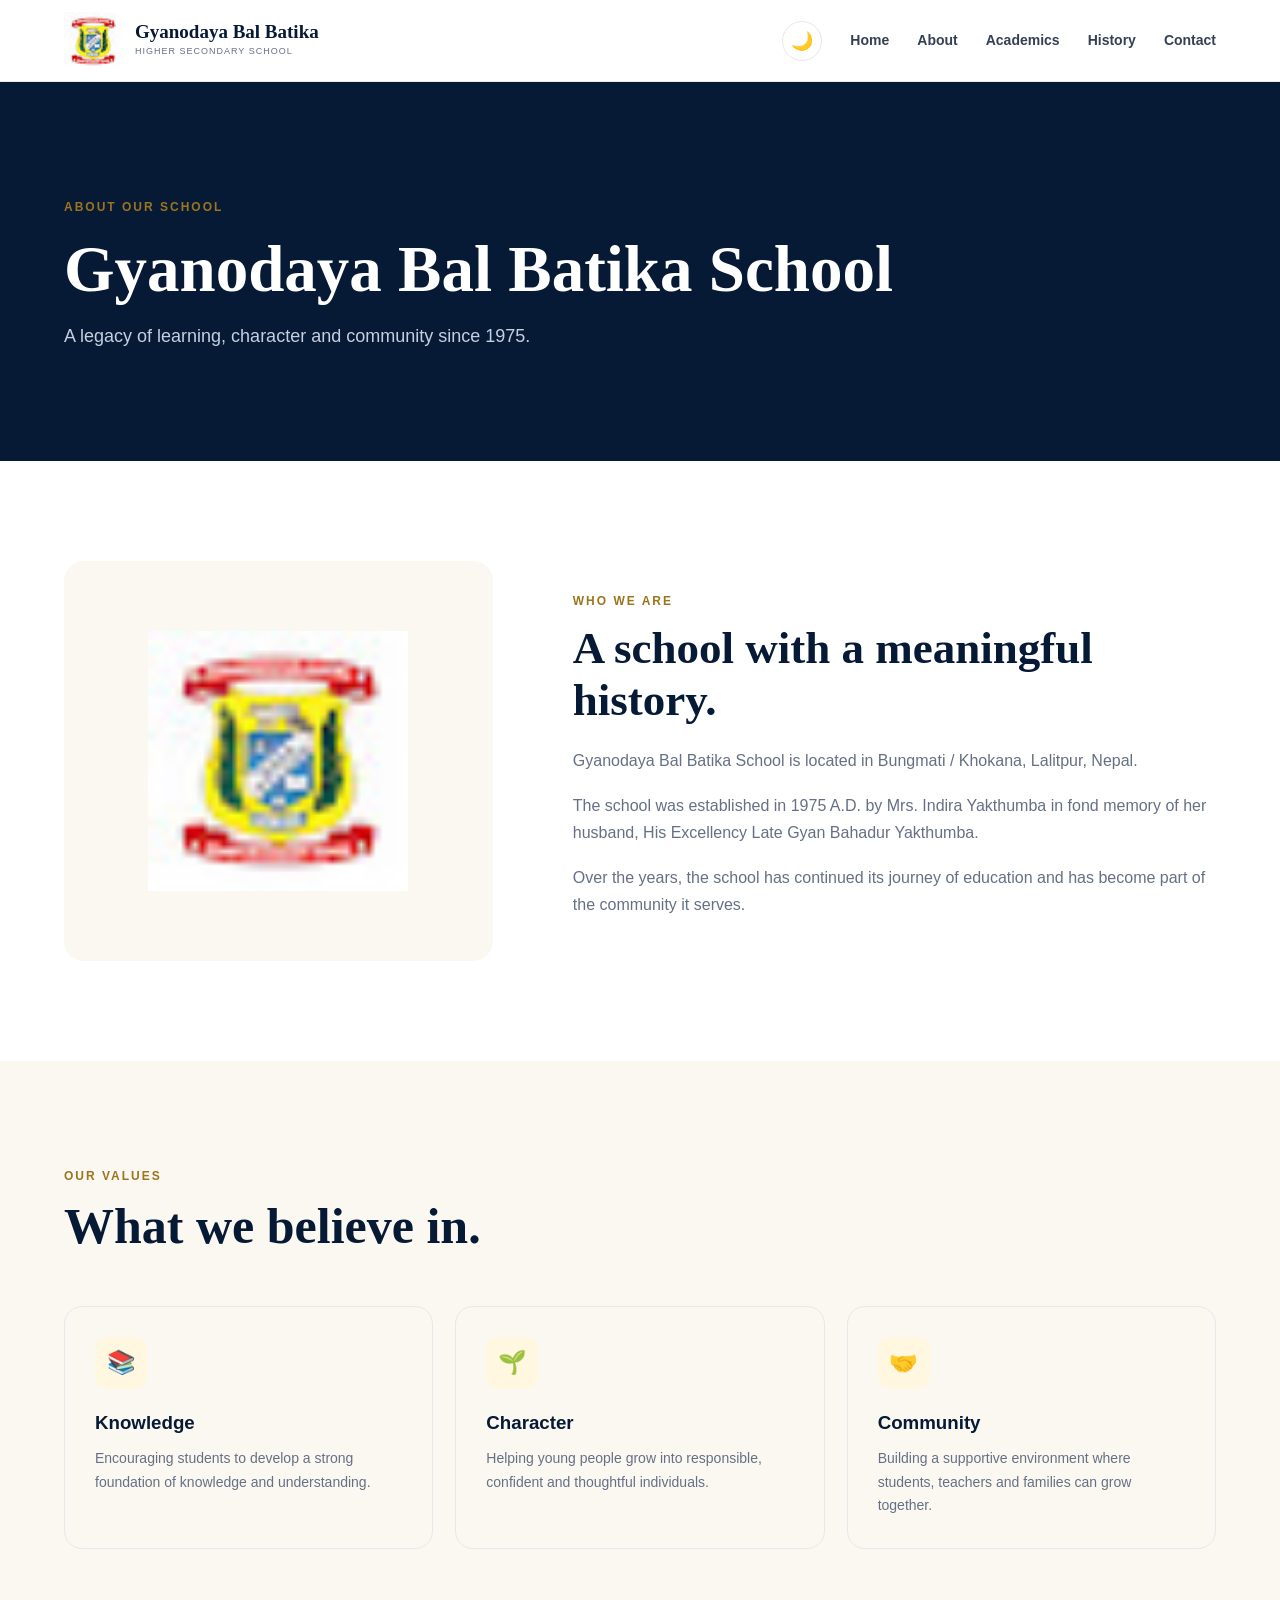
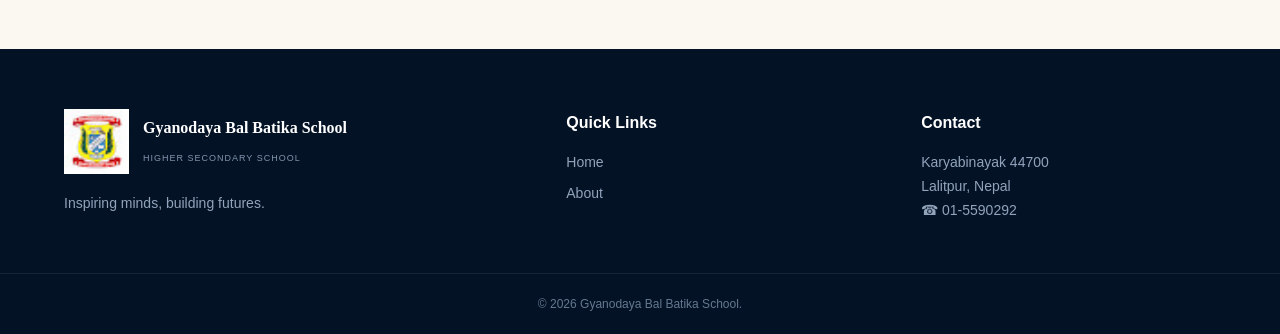
==== about.html @ 77343a8d "Upload website files" ====
<!DOCTYPE html>
<html lang="en">

<head>
    <meta charset="UTF-8">
    <meta name="viewport" content="width=device-width, initial-scale=1.0">

    <title>About | Gyanodaya Bal Batika School</title>

    <link rel="stylesheet" href="style.css">
</head>

<body>

    <!-- NAVIGATION -->
    <header class="navbar">

        <div class="container nav-content">

            <a href="index.html" class="logo-area">

                <img src="logo.png" alt="Gyanodaya Bal Batika School Logo">

                <div>
                    <h2>Gyanodaya Bal Batika</h2>
                    <span>HIGHER SECONDARY SCHOOL</span>
                </div>

            </a>

            <nav>
                <button id="darkModeToggle" class="dark-mode-button">
                    🌙
                </button>

                <a href="index.html">Home</a>
                <a href="about.html">About</a>
                <a href="index.html">Academics</a>
                <a href="index.html">History</a>
                <a href="index.html">Contact</a>
            </nav>

        </div>

    </header>


    <!-- ABOUT HERO -->
    <section class="about-page-hero">

        <div class="container">

            <span class="section-label">ABOUT OUR SCHOOL</span>

            <h1>
                Gyanodaya Bal Batika School
            </h1>

            <p>
                A legacy of learning, character and community
                since 1975.
            </p>

        </div>

    </section>


    <!-- ABOUT CONTENT -->
    <section class="about-page">

        <div class="container about-page-grid">

            <div class="about-page-image">

                <img
                    src="logo.png"
                    alt="Gyanodaya Bal Batika School"
                >

            </div>


            <div class="about-page-text">

                <span class="section-label">
                    WHO WE ARE
                </span>

                <h2>
                    A school with a meaningful history.
                </h2>

                <p>
                    Gyanodaya Bal Batika School is located in
                    Bungmati / Khokana, Lalitpur, Nepal.
                </p>

                <p>
                    The school was established in 1975 A.D.
                    by Mrs. Indira Yakthumba in fond memory of
                    her husband, His Excellency Late Gyan Bahadur
                    Yakthumba.
                </p>

                <p>
                    Over the years, the school has continued its
                    journey of education and has become part of
                    the community it serves.
                </p>

            </div>

        </div>

    </section>


    <!-- MISSION -->
    <section class="mission-section">

        <div class="container">

            <div class="section-heading">

                <span class="section-label">
                    OUR VALUES
                </span>

                <h2>
                    What we believe in.
                </h2>

            </div>


            <div class="cards">

                <div class="card">

                    <div class="card-icon">📚</div>

                    <h3>Knowledge</h3>

                    <p>
                        Encouraging students to develop a strong
                        foundation of knowledge and understanding.
                    </p>

                </div>


                <div class="card">

                    <div class="card-icon">🌱</div>

                    <h3>Character</h3>

                    <p>
                        Helping young people grow into responsible,
                        confident and thoughtful individuals.
                    </p>

                </div>


                <div class="card">

                    <div class="card-icon">🤝</div>

                    <h3>Community</h3>

                    <p>
                        Building a supportive environment where
                        students, teachers and families can grow
                        together.
                    </p>

                </div>

            </div>

        </div>

    </section>


    <!-- FOOTER -->
    <footer>

        <div class="container footer-grid">

            <div>

                <div class="footer-brand">

                    <img src="logo.png" alt="School Logo">

                    <div>
                        <strong>
                            Gyanodaya Bal Batika School
                        </strong>

                        <span>
                            HIGHER SECONDARY SCHOOL
                        </span>
                    </div>

                </div>

                <p>
                    Inspiring minds, building futures.
                </p>

            </div>


            <div>

                <h4>Quick Links</h4>

                <a href="index.html">Home</a>
                <a href="about.html">About</a>

            </div>


            <div>

                <h4>Contact</h4>

                <p>
                    Karyabinayak 44700<br>
                    Lalitpur, Nepal
                </p>

                <p>
                    ☎ 01-5590292
                </p>

            </div>

        </div>


        <div class="copyright">
            © 2026 Gyanodaya Bal Batika School.
        </div>

    </footer>


    <script src="script.js"></script>

</body>

</html>
---- style.css ----
/* ================================
   GENERAL
================================ */

* {
    margin: 0;
    padding: 0;
    box-sizing: border-box;
    scroll-behavior: smooth;
}

:root {
    --navy: #071a35;
    --navy-light: #0d2b52;
    --gold: #d5ad48;
    --gold-light: #f2d889;
    --cream: #faf8f1;
    --white: #ffffff;
    --text: #172033;
    --muted: #667085;
    --border: #e6e8ec;
}

body {
    font-family: Arial, Helvetica, sans-serif;
    color: var(--text);
    background: var(--white);
    line-height: 1.7;
}

a {
    text-decoration: none;
    color: inherit;
}

img {
    max-width: 100%;
}

.container {
    width: 90%;
    max-width: 1180px;
    margin: auto;
}


/* ================================
   TOP BAR
================================ */

.top-bar {
    background: var(--navy);
    color: white;
    font-size: 13px;
}

.top-bar-content {
    min-height: 40px;
    display: flex;
    align-items: center;
    justify-content: space-between;
}


/* ================================
   NAVIGATION
================================ */

.navbar {
    height: 82px;
    background: white;
    border-bottom: 1px solid var(--border);
    position: sticky;
    top: 0;
    z-index: 1000;
}

.nav-content {
    height: 100%;
    display: flex;
    align-items: center;
    justify-content: space-between;
}

.logo-area {
    display: flex;
    align-items: center;
    gap: 13px;
}

.logo-area img {
    width: 58px;
    height: 58px;
    object-fit: contain;
}

.logo-area h2 {
    color: var(--navy);
    font-family: Georgia, serif;
    font-size: 19px;
    line-height: 1.2;
}

.logo-area span {
    display: block;
    color: var(--muted);
    font-size: 9px;
    letter-spacing: 1px;
}

nav {
    display: flex;
    align-items: center;
    gap: 28px;
}

nav a {
    font-size: 14px;
    font-weight: bold;
    color: #344054;
    transition: 0.25s;
}

nav a:hover {
    color: var(--gold);
}

.official-button {
    background: var(--navy);
    color: white !important;
    padding: 11px 17px;
    border-radius: 8px;
}

.official-button:hover {
    background: var(--gold);
    color: var(--navy) !important;
}


/* ================================
   HERO
================================ */

.hero {
    min-height: 650px;
    display: flex;
    align-items: center;

    background:
        linear-gradient(
            90deg,
            rgba(4, 17, 36, 0.98),
            rgba(4, 17, 36, 0.85),
            rgba(4, 17, 36, 0.55)
        );

    position: relative;
    overflow: hidden;
}

.hero::after {
    content: "";
    position: absolute;

    width: 500px;
    height: 500px;

    border: 1px solid rgba(213, 173, 72, 0.25);
    border-radius: 50%;

    right: -180px;
    top: -150px;
}

.hero-content {
    position: relative;
    z-index: 2;
}

.hero-text {
    max-width: 720px;
    color: white;
}

.eyebrow {
    color: var(--gold-light);
    font-size: 13px;
    font-weight: bold;
    letter-spacing: 2px;
}

.hero h1 {
    font-family: Georgia, serif;
    font-size: clamp(45px, 7vw, 75px);
    line-height: 1.05;
    margin: 20px 0;
}

.hero h1 span {
    display: block;
    color: var(--gold-light);
}

.hero p {
    max-width: 620px;
    color: #d5deea;
    font-size: 17px;
    margin-bottom: 30px;
}

.hero-buttons {
    display: flex;
    gap: 14px;
    flex-wrap: wrap;
}

.primary-button,
.secondary-button {
    display: inline-block;
    padding: 13px 22px;
    border-radius: 8px;
    font-weight: bold;
    font-size: 14px;
    transition: 0.25s;
}

.primary-button {
    background: var(--gold);
    color: var(--navy);
}

.primary-button:hover {
    background: var(--gold-light);
    transform: translateY(-2px);
}

.secondary-button {
    border: 1px solid rgba(255,255,255,0.35);
    color: white;
}

.secondary-button:hover {
    background: white;
    color: var(--navy);
}


/* ================================
   STATS
================================ */

.stats-section {
    margin-top: -45px;
    position: relative;
    z-index: 10;
}

.stats {
    background: white;
    border-radius: 15px;
    box-shadow: 0 15px 50px rgba(7, 26, 53, 0.13);

    display: grid;
    grid-template-columns: repeat(4, 1fr);
}

.stat {
    text-align: center;
    padding: 27px;
    border-right: 1px solid var(--border);
}

.stat:last-child {
    border-right: none;
}

.stat strong {
    display: block;
    color: var(--navy);
    font-family: Georgia, serif;
    font-size: 30px;
}

.stat span {
    color: var(--muted);
    font-size: 13px;
}


/* ================================
   SECTIONS
================================ */

section {
    padding: 100px 0;
}

.section-label {
    color: #9b751e;
    font-size: 12px;
    font-weight: bold;
    letter-spacing: 2px;
}

.section-heading {
    max-width: 700px;
    margin-bottom: 50px;
}

.section-heading h2,
.about-text h2 {
    color: var(--navy);
    font-family: Georgia, serif;
    font-size: clamp(34px, 5vw, 50px);
    line-height: 1.15;
    margin: 10px 0 18px;
}

.section-heading p,
.about-text p {
    color: var(--muted);
}


/* ================================
   ABOUT
================================ */

.about {
    background: var(--cream);
}

.about-grid {
    display: grid;
    grid-template-columns: 0.9fr 1.1fr;
    gap: 70px;
    align-items: center;
}

.crest-card {
    background: white;
    border-radius: 20px;
    padding: 45px 30px;
    text-align: center;
    box-shadow: 0 15px 45px rgba(7,26,53,0.09);
}

.crest-card img {
    width: 190px;
    height: 190px;
    object-fit: contain;
    margin: auto;
}

.crest-card h3 {
    color: var(--navy);
    font-family: Georgia, serif;
    font-size: 23px;
    margin-top: 20px;
}

.crest-card p {
    color: var(--muted);
    font-size: 14px;
}

.about-text p {
    margin-bottom: 17px;
}

.history-box {
    margin-top: 25px;
    padding: 18px 20px;
    border-left: 4px solid var(--gold);
    background: white;
    border-radius: 0 10px 10px 0;
}

.history-box strong {
    display: block;
    color: var(--navy);
}

.history-box span {
    color: var(--muted);
    font-size: 14px;
}


/* ================================
   ACADEMICS
================================ */

.cards {
    display: grid;
    grid-template-columns: repeat(3, 1fr);
    gap: 22px;
}

.card {
    padding: 30px;
    border: 1px solid var(--border);
    border-radius: 18px;
    transition: 0.3s;
}

.card:hover {
    transform: translateY(-7px);
    box-shadow: 0 18px 45px rgba(7,26,53,0.1);
    border-color: var(--gold);
}

.card-icon {
    width: 52px;
    height: 52px;

    display: flex;
    align-items: center;
    justify-content: center;

    background: #fff7df;
    border-radius: 13px;

    font-size: 23px;
    margin-bottom: 18px;
}

.card h3 {
    color: var(--navy);
    margin-bottom: 8px;
}

.card p {
    color: var(--muted);
    font-size: 14px;
}


/* ================================
   QUOTE
================================ */

.quote {
    background: var(--navy);
    color: white;
    text-align: center;
}

.quote h2 {
    max-width: 850px;
    margin: auto;

    font-family: Georgia, serif;
    font-size: clamp(30px, 5vw, 48px);
    line-height: 1.25;
}

.quote p {
    margin-top: 15px;
    color: #afbed1;
}


/* ================================
   HISTORY
================================ */

.history {
    background: white;
}

.timeline {
    max-width: 850px;
    position: relative;
}

.timeline::before {
    content: "";

    position: absolute;
    left: 12px;
    top: 0;
    bottom: 0;

    width: 2px;
    background: #e6dfcc;
}

.timeline-item {
    position: relative;
    padding-left: 55px;
    margin-bottom: 45px;
}

.timeline-dot {
    position: absolute;

    left: 2px;
    top: 5px;

    width: 22px;
    height: 22px;

    background: var(--gold);
    border-radius: 50%;

    border: 5px solid white;
    box-shadow: 0 0 0 1px var(--gold);
}

.timeline-item > span {
    color: #9b751e;
    font-weight: bold;
    font-size: 12px;
    letter-spacing: 1px;
}

.timeline-item h3 {
    color: var(--navy);
    font-family: Georgia, serif;
    font-size: 23px;
    margin: 5px 0;
}

.timeline-item p {
    color: var(--muted);
}


/* ================================
   CONTACT
================================ */

.contact {
    background: var(--cream);
}

.contact-grid {
    display: grid;
    grid-template-columns: 1fr 1fr;
    gap: 25px;
}

.contact-card,
.map-card {
    background: white;
    border-radius: 18px;
    padding: 35px;
}

.contact-item {
    display: flex;
    gap: 16px;
    padding: 20px 0;
    border-bottom: 1px solid var(--border);
}

.contact-item:last-child {
    border-bottom: none;
}

.contact-icon {
    width: 45px;
    height: 45px;

    display: flex;
    align-items: center;
    justify-content: center;

    background: #fff7df;
    border-radius: 11px;
    flex-shrink: 0;
}

.contact-item strong {
    display: block;
    color: var(--navy);
}

.contact-item p,
.contact-item a {
    color: var(--muted);
    font-size: 14px;
}

.contact-item a:hover {
    color: var(--gold);
}

.map-card {
    background: var(--navy);
    color: white;

    display: flex;
    align-items: center;
    justify-content: center;

    text-align: center;
}

.map-pin {
    font-size: 50px;
    margin-bottom: 10px;
}

.map-card h3 {
    font-family: Georgia, serif;
    font-size: 30px;
}

.map-card p {
    color: #b7c4d6;
    margin: 10px 0 25px;
}


/* ================================
   FOOTER
================================ */

footer {
    background: #041225;
    color: white;
    padding-top: 60px;
}

.footer-grid {
    display: grid;
    grid-template-columns: 1.5fr 1fr 1fr;
    gap: 60px;
    padding-bottom: 50px;
}

.footer-brand {
    display: flex;
    align-items: center;
    gap: 14px;
    margin-bottom: 18px;
}

.footer-brand img {
    width: 65px;
    height: 65px;
    object-fit: contain;
}

.footer-brand strong {
    display: block;
    font-family: Georgia, serif;
}

.footer-brand span {
    color: #8295ad;
    font-size: 9px;
    letter-spacing: 1px;
}

footer p {
    color: #91a4bb;
    font-size: 14px;
}

footer h4 {
    margin-bottom: 15px;
}

footer > .container > div > a,
.footer-grid > div > a {
    display: block;
    color: #91a4bb;
    font-size: 14px;
    margin: 7px 0;
}

.footer-grid > div > a:hover {
    color: var(--gold-light);
}

.copyright {
    text-align: center;
    color: #647990;
    font-size: 12px;
    padding: 20px;
    border-top: 1px solid rgba(255,255,255,0.08);
}


/* ================================
   MOBILE
================================ */

@media (max-width: 900px) {

    nav {
        gap: 12px;
    }

    .about-grid {
        grid-template-columns: 1fr;
    }

    .cards {
        grid-template-columns: 1fr 1fr;
    }

    .contact-grid {
        grid-template-columns: 1fr;
    }

    .footer-grid {
        grid-template-columns: 1fr 1fr;
    }

}


@media (max-width: 650px) {

    .top-bar {
        display: none;
    }

    .navbar {
        height: 70px;
    }

    .logo-area img {
        width: 45px;
        height: 45px;
    }

    .logo-area h2 {
        font-size: 15px;
    }

    .logo-area span {
        font-size: 7px;
    }

    nav a:not(.official-button) {
        display: none;
    }

    .hero {
        min-height: 600px;
    }

    .hero h1 {
        font-size: 45px;
    }

    .hero p {
        font-size: 15px;
    }

    .stats {
        grid-template-columns: 1fr 1fr;
    }

    .stat {
        padding: 20px 10px;
        border-bottom: 1px solid var(--border);
    }

    section {
        padding: 75px 0;
    }

    .cards {
        grid-template-columns: 1fr;
    }

    .footer-grid {
        grid-template-columns: 1fr;
        gap: 30px;
    }

}
.dark-mode-button {
    border: 1px solid var(--border);
    background: white;
    color: var(--navy);
    width: 40px;
    height: 40px;
    border-radius: 50%;
    cursor: pointer;
    font-size: 18px;
    transition: 0.25s;
}

.dark-mode-button:hover {
    background: var(--navy);
    color: white;
    transform: rotate(15deg);
}
/* ================================
   DARK MODE
================================ */

body.dark-mode {
    background: #0b1220;
    color: #e6edf7;
}

body.dark-mode .navbar {
    background: #111a2b;
    border-color: #263247;
}

body.dark-mode .logo-area h2 {
    color: white;
}

body.dark-mode nav a {
    color: #d5deea;
}

body.dark-mode .dark-mode-button {
    background: #1b263b;
    color: #f2d889;
    border-color: #34435c;
}

body.dark-mode .about,
body.dark-mode .contact {
    background: #0f1929;
}

body.dark-mode .about-text h2,
body.dark-mode .section-heading h2,
body.dark-mode .card h3,
body.dark-mode .timeline-item h3,
body.dark-mode .crest-card h3 {
    color: white;
}

body.dark-mode .about-text p,
body.dark-mode .section-heading p,
body.dark-mode .card p,
body.dark-mode .timeline-item p {
    color: #aebbd0;
}

body.dark-mode .crest-card,
body.dark-mode .card,
body.dark-mode .contact-card,
body.dark-mode .map-card {
    background: #111a2b;
    border-color: #263247;
}

body.dark-mode .history-box {
    background: #111a2b;
}

body.dark-mode .stats {
    background: #111a2b;
}

body.dark-mode .stat {
    border-color: #263247;
}

body.dark-mode .stat strong {
    color: white;
}

body.dark-mode .stat span {
    color: #aebbd0;
}
/* ================================
   ABOUT PAGE
================================ */

.about-page-hero {
    background: var(--navy);
    color: white;
    padding: 110px 0;
}

.about-page-hero h1 {
    font-family: Georgia, serif;
    font-size: clamp(42px, 6vw, 65px);
    line-height: 1.1;
    margin: 15px 0;
}

.about-page-hero p {
    color: #c4d0df;
    font-size: 18px;
}


.about-page {
    padding: 100px 0;
}

.about-page-grid {
    display: grid;
    grid-template-columns: 0.8fr 1.2fr;
    gap: 80px;
    align-items: center;
}

.about-page-image {
    background: var(--cream);
    border-radius: 20px;
    min-height: 400px;

    display: flex;
    align-items: center;
    justify-content: center;
}

.about-page-image img {
    width: 260px;
    height: 260px;
    object-fit: contain;
}

.about-page-text h2 {
    color: var(--navy);
    font-family: Georgia, serif;
    font-size: 45px;
    line-height: 1.15;
    margin: 10px 0 20px;
}

.about-page-text p {
    color: var(--muted);
    margin-bottom: 18px;
}


.mission-section {
    background: var(--cream);
}


/* ABOUT PAGE DARK MODE */

body.dark-mode .about-page {
    background: #0b1220;
}

body.dark-mode .about-page-text h2 {
    color: white;
}

body.dark-mode .about-page-text p {
    color: #aebbd0;
}

body.dark-mode .about-page-image {
    background: #111a2b;
}


/* MOBILE */

@media (max-width: 700px) {

    .about-page-grid {
        grid-template-columns: 1fr;
        gap: 40px;
    }

    .about-page-hero {
        padding: 80px 0;
    }

    .about-page-text h2 {
        font-size: 36px;
    }

}
/* ================================
   SEPARATE PAGE HERO
================================ */

.page-hero {
    background: var(--navy);
    color: white;
    padding: 110px 0;
}

.page-hero h1 {
    font-family: Georgia, serif;
    font-size: clamp(42px, 6vw, 65px);
    line-height: 1.1;
    margin: 15px 0;
}

.page-hero p {
    color: #c4d0df;
    font-size: 18px;
    max-width: 650px;
}


/* ================================
   DARK MODE FOR SEPARATE PAGES
================================ */

body.dark-mode {
    background: #0b1220;
    color: #e6edf7;
}

body.dark-mode .navbar {
    background: #111a2b;
    border-color: #263247;
}

body.dark-mode .logo-area h2 {
    color: white;
}

body.dark-mode nav a {
    color: #d5deea;
}

body.dark-mode section {
    background: #0b1220;
}

body.dark-mode .card,
body.dark-mode .contact-card {
    background: #111a2b;
    border-color: #263247;
}

body.dark-mode .card h3 {
    color: white;
}

body.dark-mode .card p {
    color: #aebbd0;
}

body.dark-mode .section-heading h2 {
    color: white;
}

body.dark-mode .section-heading p {
    color: #aebbd0;
}

body.dark-mode .contact-item {
    border-color: #263247;
}

body.dark-mode .contact-item strong {
    color: white;
}

body.dark-mode .contact-item p,
body.dark-mode .contact-item a {
    color: #aebbd0;
}


/* ================================
   MOBILE PAGE HERO
================================ */

@media (max-width: 650px) {

    .page-hero {
        padding: 80px 0;
    }

    .page-hero h1 {
        font-size: 45px;
    }

}
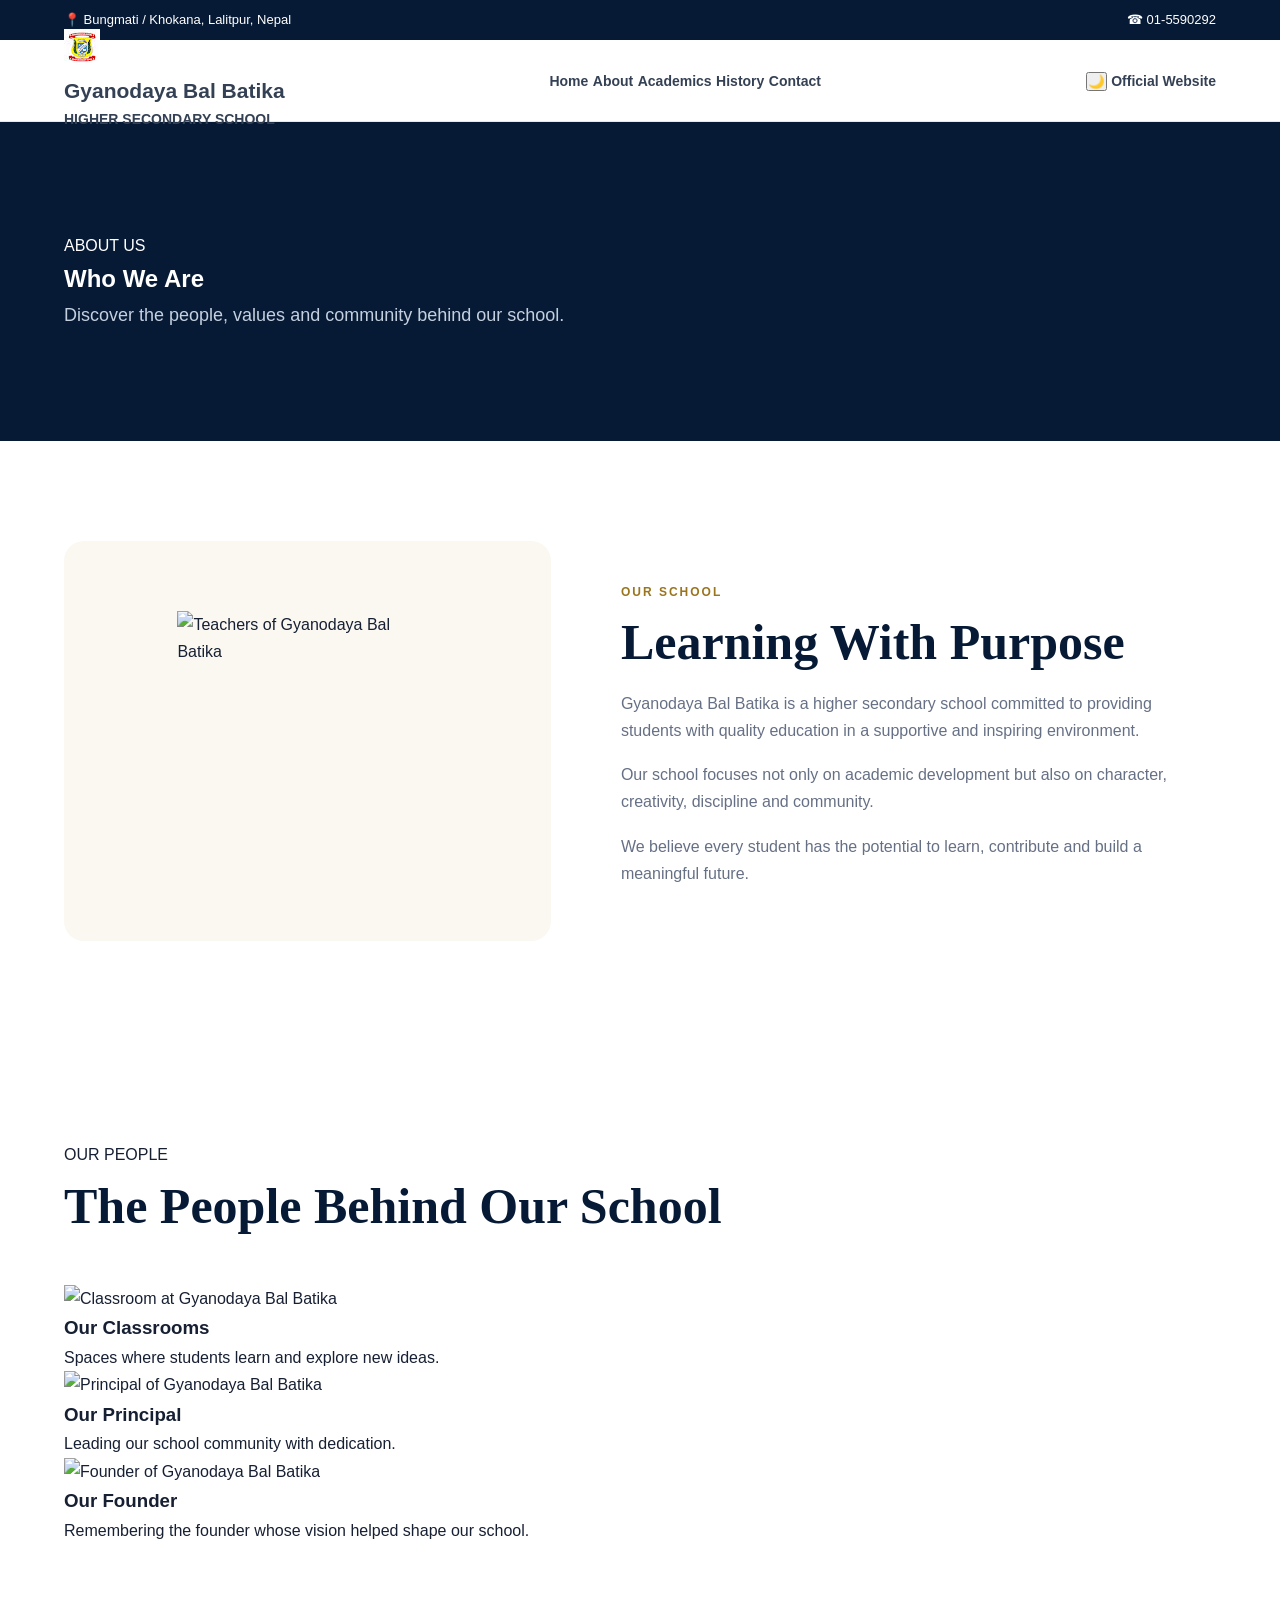
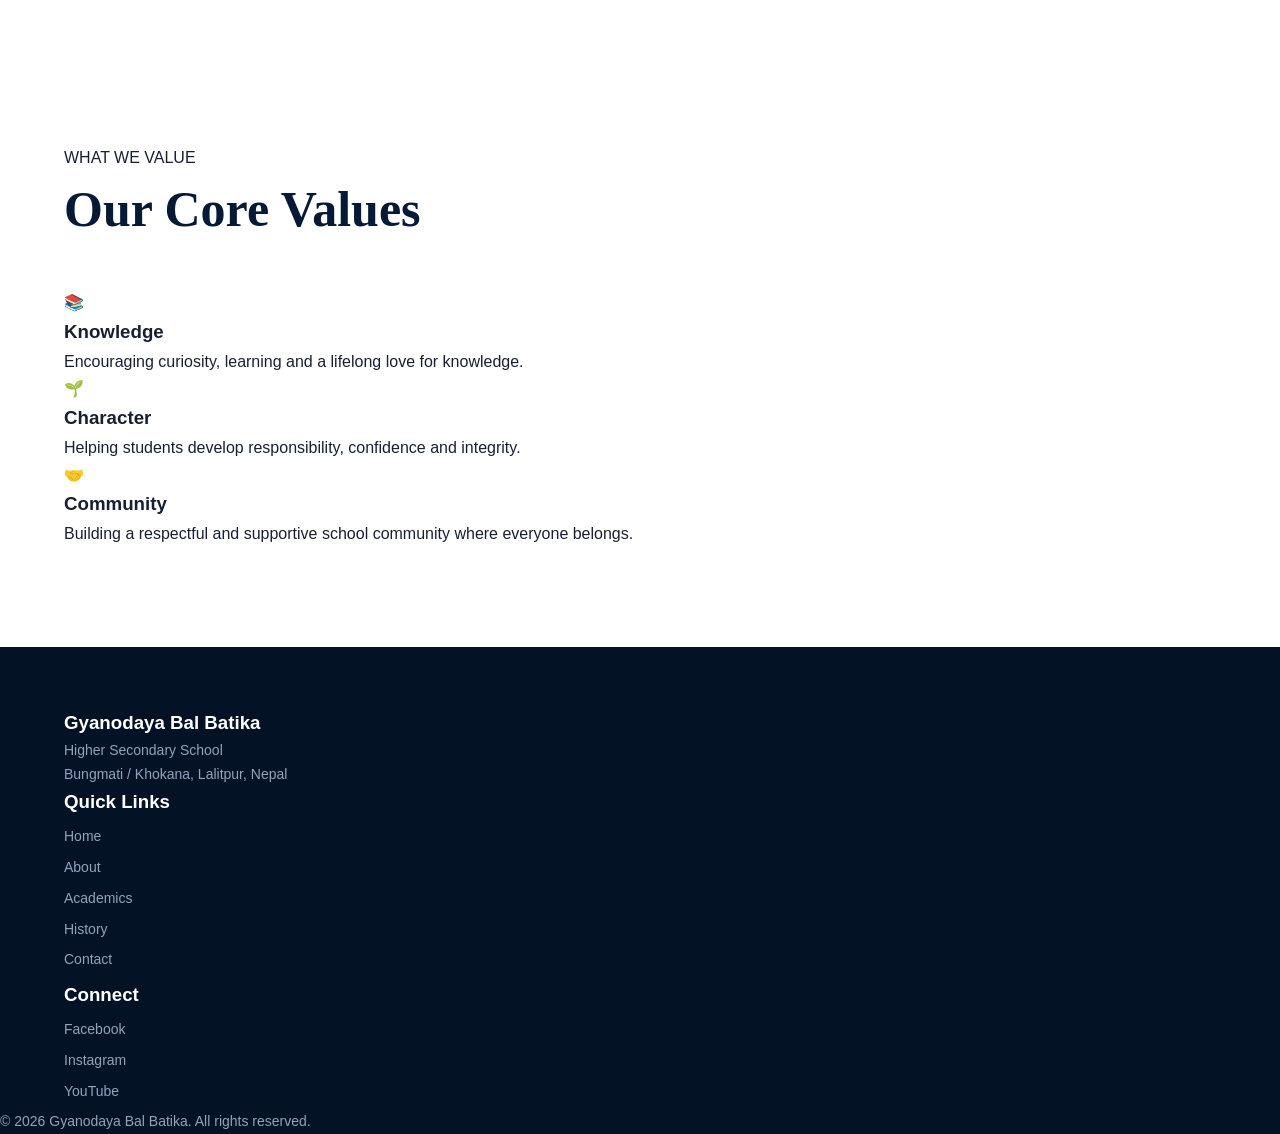
==== commit 1e5806da: "Update about.html" ====
--- a/about.html
+++ b/about.html
@@ -5,253 +5,214 @@
     <meta charset="UTF-8">
     <meta name="viewport" content="width=device-width, initial-scale=1.0">
 
-    <title>About | Gyanodaya Bal Batika School</title>
+    <title>About | Gyanodaya Bal Batika</title>
 
     <link rel="stylesheet" href="style.css">
+    <link rel="icon" type="image/png" href="logo.png">
+
+    <script src="script.js" defer></script>
 </head>
 
 <body>
 
+    <!-- TOP BAR -->
+    <div class="top-bar">
+        <div class="container top-bar-content">
+            <span>📍 Bungmati / Khokana, Lalitpur, Nepal</span>
+            <span>☎ 01-5590292</span>
+        </div>
+    </div>
+
     <!-- NAVIGATION -->
-    <header class="navbar">
-
+    <nav class="navbar">
         <div class="container nav-content">
 
-            <a href="index.html" class="logo-area">
-
-                <img src="logo.png" alt="Gyanodaya Bal Batika School Logo">
+            <a href="index.html" class="brand">
+                <img src="logo.png" alt="Gyanodaya Bal Batika Logo">
 
                 <div>
-                    <h2>Gyanodaya Bal Batika</h2>
-                    <span>HIGHER SECONDARY SCHOOL</span>
-                </div>
-
+                    <h1>Gyanodaya Bal Batika</h1>
+                    <p>HIGHER SECONDARY SCHOOL</p>
+                </div>
             </a>
 
-            <nav>
-                <button id="darkModeToggle" class="dark-mode-button">
-                    🌙
-                </button>
-
+            <div class="nav-links">
+                <a href="index.html">Home</a>
+                <a href="about.html" class="active">About</a>
+                <a href="academics.html">Academics</a>
+                <a href="history.html">History</a>
+                <a href="contact.html">Contact</a>
+            </div>
+
+            <div class="nav-actions">
+                <button id="darkModeToggle" class="dark-mode-btn">🌙</button>
+
+                <a href="http://www.gyanodaya.edu.np/" class="official-btn" target="_blank">
+                    Official Website
+                </a>
+            </div>
+
+        </div>
+    </nav>
+
+    <!-- PAGE HERO -->
+    <section class="page-hero">
+        <div class="container">
+            <span>ABOUT US</span>
+            <h2>Who We Are</h2>
+            <p>Discover the people, values and community behind our school.</p>
+        </div>
+    </section>
+
+    <!-- ABOUT -->
+    <section class="about-section">
+        <div class="container about-grid">
+
+            <div class="about-page-image">
+                <img src="teachers.jpg" alt="Teachers of Gyanodaya Bal Batika">
+            </div>
+
+            <div class="about-text">
+                <span class="section-label">OUR SCHOOL</span>
+
+                <h2>Learning With Purpose</h2>
+
+                <p>
+                    Gyanodaya Bal Batika is a higher secondary school committed
+                    to providing students with quality education in a supportive
+                    and inspiring environment.
+                </p>
+
+                <p>
+                    Our school focuses not only on academic development but also
+                    on character, creativity, discipline and community.
+                </p>
+
+                <p>
+                    We believe every student has the potential to learn,
+                    contribute and build a meaningful future.
+                </p>
+            </div>
+
+        </div>
+    </section>
+
+    <!-- SCHOOL PHOTOS -->
+    <section class="photo-section">
+        <div class="container">
+
+            <div class="section-heading">
+                <span>OUR PEOPLE</span>
+                <h2>The People Behind Our School</h2>
+            </div>
+
+            <div class="photo-grid">
+
+                <div class="photo-card">
+                    <img src="classroom.jpg" alt="Classroom at Gyanodaya Bal Batika">
+                    <div class="photo-card-content">
+                        <h3>Our Classrooms</h3>
+                        <p>Spaces where students learn and explore new ideas.</p>
+                    </div>
+                </div>
+
+                <div class="photo-card">
+                    <img src="principal.jpg" alt="Principal of Gyanodaya Bal Batika">
+                    <div class="photo-card-content">
+                        <h3>Our Principal</h3>
+                        <p>Leading our school community with dedication.</p>
+                    </div>
+                </div>
+
+                <div class="photo-card">
+                    <img src="founder.jpg" alt="Founder of Gyanodaya Bal Batika">
+                    <div class="photo-card-content">
+                        <h3>Our Founder</h3>
+                        <p>Remembering the founder whose vision helped shape our school.</p>
+                    </div>
+                </div>
+
+            </div>
+
+        </div>
+    </section>
+
+    <!-- VALUES -->
+    <section class="values-section">
+        <div class="container">
+
+            <div class="section-heading">
+                <span>WHAT WE VALUE</span>
+                <h2>Our Core Values</h2>
+            </div>
+
+            <div class="values-grid">
+
+                <div class="value-card">
+                    <div class="value-icon">📚</div>
+                    <h3>Knowledge</h3>
+                    <p>
+                        Encouraging curiosity, learning and a lifelong love
+                        for knowledge.
+                    </p>
+                </div>
+
+                <div class="value-card">
+                    <div class="value-icon">🌱</div>
+                    <h3>Character</h3>
+                    <p>
+                        Helping students develop responsibility, confidence
+                        and integrity.
+                    </p>
+                </div>
+
+                <div class="value-card">
+                    <div class="value-icon">🤝</div>
+                    <h3>Community</h3>
+                    <p>
+                        Building a respectful and supportive school community
+                        where everyone belongs.
+                    </p>
+                </div>
+
+            </div>
+
+        </div>
+    </section>
+
+    <!-- FOOTER -->
+    <footer class="footer">
+        <div class="container footer-content">
+
+            <div>
+                <h3>Gyanodaya Bal Batika</h3>
+                <p>Higher Secondary School</p>
+                <p>Bungmati / Khokana, Lalitpur, Nepal</p>
+            </div>
+
+            <div>
+                <h3>Quick Links</h3>
                 <a href="index.html">Home</a>
                 <a href="about.html">About</a>
-                <a href="index.html">Academics</a>
-                <a href="index.html">History</a>
-                <a href="index.html">Contact</a>
-            </nav>
-
-        </div>
-
-    </header>
-
-
-    <!-- ABOUT HERO -->
-    <section class="about-page-hero">
-
-        <div class="container">
-
-            <span class="section-label">ABOUT OUR SCHOOL</span>
-
-            <h1>
-                Gyanodaya Bal Batika School
-            </h1>
-
-            <p>
-                A legacy of learning, character and community
-                since 1975.
-            </p>
-
-        </div>
-
-    </section>
-
-
-    <!-- ABOUT CONTENT -->
-    <section class="about-page">
-
-        <div class="container about-page-grid">
-
-            <div class="about-page-image">
-
-                <img
-                    src="logo.png"
-                    alt="Gyanodaya Bal Batika School"
-                >
-
-            </div>
-
-
-            <div class="about-page-text">
-
-                <span class="section-label">
-                    WHO WE ARE
-                </span>
-
-                <h2>
-                    A school with a meaningful history.
-                </h2>
-
-                <p>
-                    Gyanodaya Bal Batika School is located in
-                    Bungmati / Khokana, Lalitpur, Nepal.
-                </p>
-
-                <p>
-                    The school was established in 1975 A.D.
-                    by Mrs. Indira Yakthumba in fond memory of
-                    her husband, His Excellency Late Gyan Bahadur
-                    Yakthumba.
-                </p>
-
-                <p>
-                    Over the years, the school has continued its
-                    journey of education and has become part of
-                    the community it serves.
-                </p>
-
-            </div>
-
-        </div>
-
-    </section>
-
-
-    <!-- MISSION -->
-    <section class="mission-section">
-
-        <div class="container">
-
-            <div class="section-heading">
-
-                <span class="section-label">
-                    OUR VALUES
-                </span>
-
-                <h2>
-                    What we believe in.
-                </h2>
-
-            </div>
-
-
-            <div class="cards">
-
-                <div class="card">
-
-                    <div class="card-icon">📚</div>
-
-                    <h3>Knowledge</h3>
-
-                    <p>
-                        Encouraging students to develop a strong
-                        foundation of knowledge and understanding.
-                    </p>
-
-                </div>
-
-
-                <div class="card">
-
-                    <div class="card-icon">🌱</div>
-
-                    <h3>Character</h3>
-
-                    <p>
-                        Helping young people grow into responsible,
-                        confident and thoughtful individuals.
-                    </p>
-
-                </div>
-
-
-                <div class="card">
-
-                    <div class="card-icon">🤝</div>
-
-                    <h3>Community</h3>
-
-                    <p>
-                        Building a supportive environment where
-                        students, teachers and families can grow
-                        together.
-                    </p>
-
-                </div>
-
-            </div>
-
-        </div>
-
-    </section>
-
-
-    <!-- FOOTER -->
-    <footer>
-
-        <div class="container footer-grid">
+                <a href="academics.html">Academics</a>
+                <a href="history.html">History</a>
+                <a href="contact.html">Contact</a>
+            </div>
 
             <div>
-
-                <div class="footer-brand">
-
-                    <img src="logo.png" alt="School Logo">
-
-                    <div>
-                        <strong>
-                            Gyanodaya Bal Batika School
-                        </strong>
-
-                        <span>
-                            HIGHER SECONDARY SCHOOL
-                        </span>
-                    </div>
-
-                </div>
-
-                <p>
-                    Inspiring minds, building futures.
-                </p>
-
-            </div>
-
-
-            <div>
-
-                <h4>Quick Links</h4>
-
-                <a href="index.html">Home</a>
-                <a href="about.html">About</a>
-
-            </div>
-
-
-            <div>
-
-                <h4>Contact</h4>
-
-                <p>
-                    Karyabinayak 44700<br>
-                    Lalitpur, Nepal
-                </p>
-
-                <p>
-                    ☎ 01-5590292
-                </p>
-
-            </div>
-
-        </div>
-
-
-        <div class="copyright">
-            © 2026 Gyanodaya Bal Batika School.
-        </div>
-
+                <h3>Connect</h3>
+                <a href="#">Facebook</a>
+                <a href="#">Instagram</a>
+                <a href="#">YouTube</a>
+            </div>
+
+        </div>
+
+        <div class="footer-bottom">
+            <p>© 2026 Gyanodaya Bal Batika. All rights reserved.</p>
+        </div>
     </footer>
 
-
-    <script src="script.js"></script>
-
 </body>
 
-</html>+</html>
--- a/style.css
+++ b/style.css
@@ -1075,4 +1075,17 @@
         font-size: 45px;
     }
 
-}+}
+/* HOMEPAGE */
+.home-page {
+    min-height: 100vh;
+    overflow-x: hidden;
+}
+
+.home-page .hero {
+    min-height: calc(100vh - 122px);
+}
+
+.home-page footer {
+    display: none;
+}
